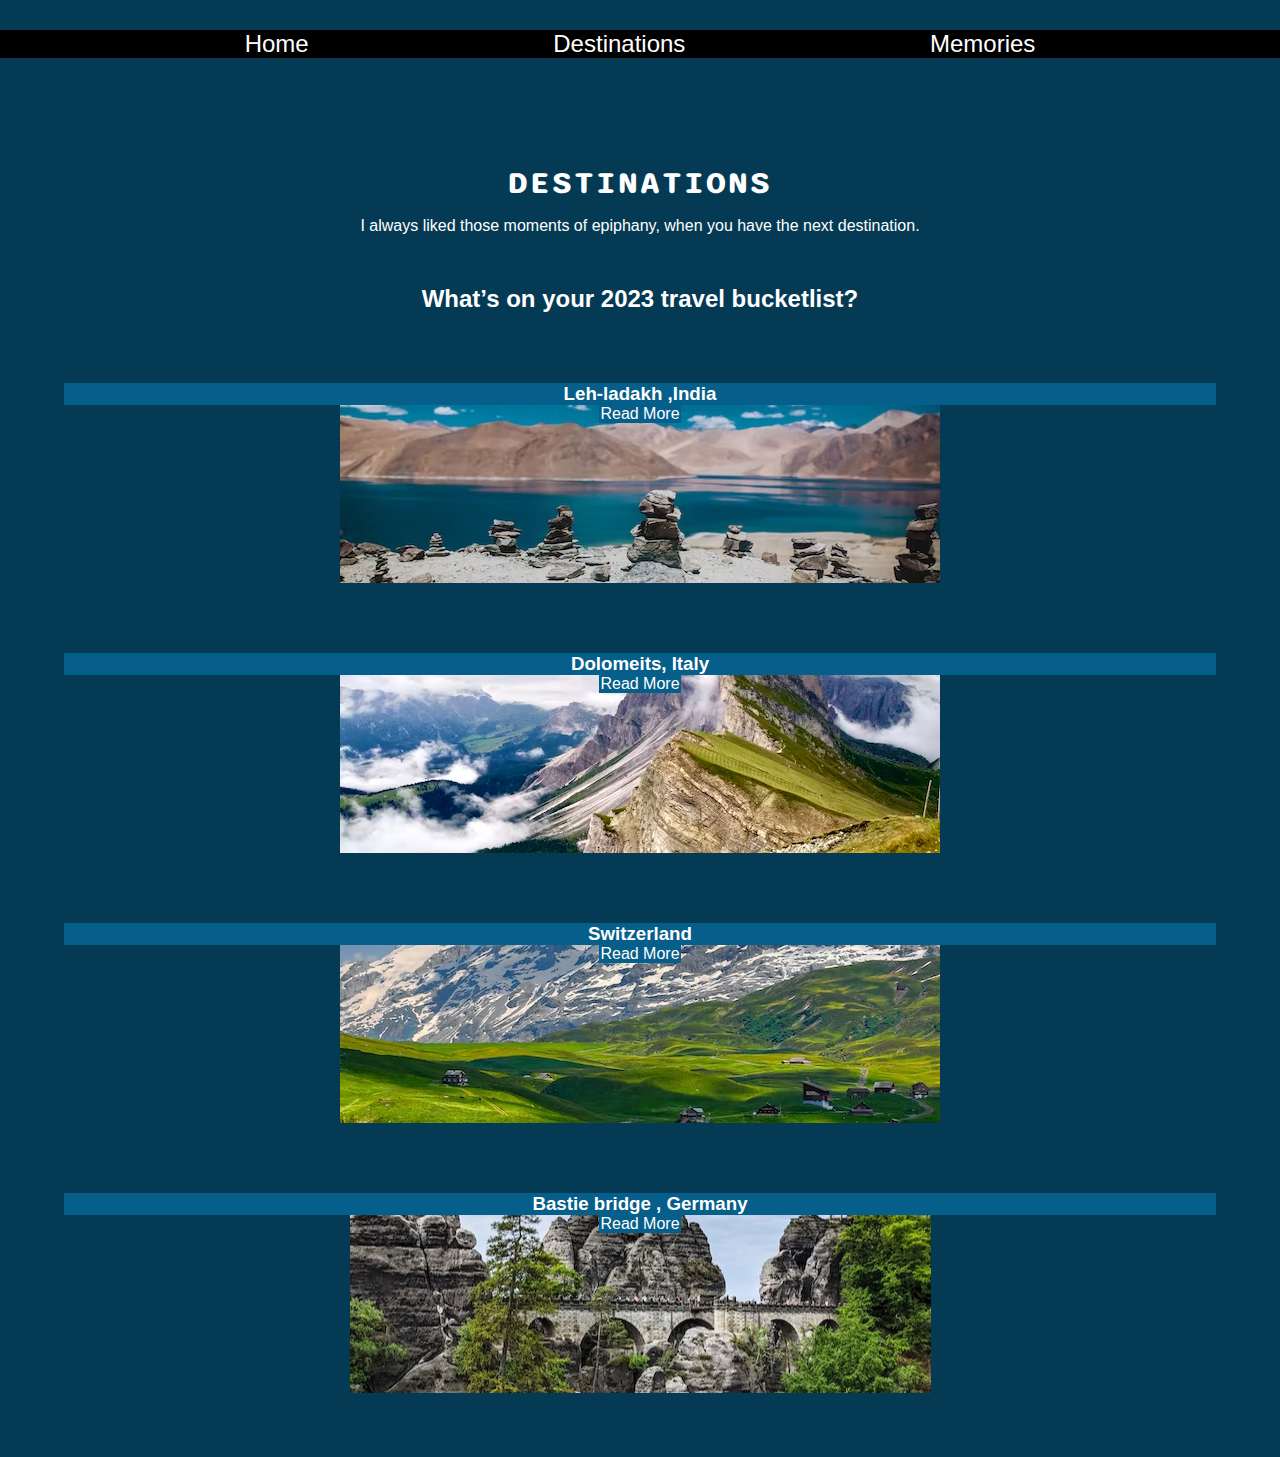
==== destinations.html @ 8189606c "give margin to heading" ====
<!DOCTYPE html>
<html lang="en">
  <head>
    <meta charset="UTF-8" />
    <meta http-equiv="X-UA-Compatible" content="IE=edge" />
    <meta name="viewport" content="width=device-width, initial-scale=1.0" />
    <title>Destinations</title>
    <link rel="stylesheet" href="style.css" />
  </head>
  <body class="desti">

    <main class="destination">
    <section>
      <nav class="main-nav">
        <a href="index.html">Home</a>
        <a href="destinations.html">Destinations</a>
        <a href="memories.html">Memories</a>
       
      </nav>
    </section>
    <section class="destination-header">
      
     <h1>Destinations</h1>
     <p>I always liked those moments of epiphany, when you have the next destination.
      </p>


      <article class="completed-container">
        
        <h2>What’s on your 2023 travel bucketlist?</h2>
        
        <div class="completed-child india">
          <h3>Leh-ladakh ,India</h3>
          <a href="">Read More</a>
        </div>
        <div class="completed-child italy">

          <h3>Dolomeits, Italy</h3>
          <a href="">Read More</a>
        </div>
        <div class="completed-child swiss">

          <h3>Switzerland</h3>
          <a href="">Read More</a>
        </div>
        <div class="completed-child germany">
              <h3>Bastie bridge , Germany</h3>
              <a href="">Read More</a>

        </div>
      
      
      
      </article>
    
    </section>
  
    
      
    

  </main>
  </body>
</html>
---- style.css ----
@import url("https://fonts.googleapis.com/css2?family=Dancing+Script&family=Sono&display=swap");

* {
  margin: 0;
  padding: 0;
  box-sizing: border-box;
}

body {
  height: 100vh;
  width: 100vw;
  font-family: Verdana, Geneva, Tahoma, sans-serif;
  color: #fff;
}

header {
  height: 100%;
  display: flex;
  justify-content: center;
  align-items: center;
  overflow: hidden;
}

.text {
  position: absolute;
  color: #fff;
  text-align: center;
}

.text p {
  padding: 2%;
  font-size: 1em;
  font-family: "Lucida Sans", "Lucida Sans Regular", "Lucida Grande",
    "Lucida Sans Unicode", Geneva, Verdana, sans-serif;
}

.text h1 {
  text-transform: uppercase;
  font-size: 2.3em;
  font-family: "Dancing Script", cursive;
  font-family: "Sono", sans-serif;
}

.button {
  text-decoration: none;
  color: black;
  background-color: #fff;
  border: 1px solid #fff;
  border-radius: 9px;
  cursor: pointer;
  display: inline-block;
  padding: 10px 30px;
  margin-top: 5px;
  text-transform: uppercase;
  letter-spacing: 5px;
  transition: 0.4s;
  font-family: Impact, Haettenschweiler, 'Arial Narrow Bold', sans-serif;
}

.button:hover {
  letter-spacing: 6px;
}
.overlay {
  position: absolute;
  height: 100%;
  width: 100%;
  background-color: #065e8a;
  mix-blend-mode: overlay;
  /* opacity: 0.2;  */
}

.social {
  position: absolute;
  list-style: none;
  position: absolute;
  bottom: 15px;
  right: 5px;
  display: flex;
  flex-direction: row;
}

.social img {
  height: 20px;
  width: 20px;
}

.social li a {
  display: inline-block;
  filter: invert(1);
  margin-right: 20px;
}

.main-nav {
  position: absolute;
  top: 30px;
  display: flex;
  width: 100%;
  justify-content: space-evenly;
}

.main-nav a {
  text-decoration: none;
  color: #fff;
  font-size: 1.2em;
  font-family: "Lucida Sans", "Lucida Sans Regular", "Lucida Grande",
    "Lucida Sans Unicode", Geneva, Verdana, sans-serif;
}


/* destination */

.desti {
  height: 100%;
  width: 100%;
  background-color: #043a54;
}

 .destination { 
    height: 100%;
    width: 100%;
   background-color: #043a54;

}

.destination .main-nav{
  background-color: black;
} 

.destination-header {
 
 position: absolute;
 top: 100px;
 text-align: center;
 width: 100%;
 padding: 5%;

}

.destination-header h1 {
  margin-bottom: 15px ;
 text-transform: uppercase;
  font-family: "Dancing Script", cursive;
  font-family: "Sono", sans-serif;
  letter-spacing: 2px;
  font-size: 2em;
}

.completed-container{
display: flex;
flex-direction: column;
gap: 30px;
margin-top: 50px;
}
.completed-child {
  height: 300px;
  margin-top: 40px;
}

.completed-child h3 {
 background-color: #065e8a;
}

.completed-child button  {
  background-color: #065e8a;

}

.completed-child a {
  text-decoration: none;
  border: 1px solid #065e8a;
  background-color: #065e8a;
  color: #fff;
}



.india {
  background-image: url("/assets/images/leh-ladakh.img");
  background-position: center;
  background-repeat: no-repeat;
  height: 200px;

}

.italy {
  background-image: url("/assets/images/dolomites.png");
  background-position: center;
  background-repeat: no-repeat;
  height: 200px;
}

.swiss {
  background-image: url("/assets/images/img1.png");
  background-position: center;
  background-repeat: no-repeat;
  height: 200px;

}

.germany {
  background-image: url("/assets/images/bastie.png");
  background-position: center;
  background-repeat: no-repeat;
  height: 200px;
}








/* Small devices (portrait tablets and large phones, 600px and up) */
@media only screen and (min-width: 600px) {

    

}

/* Medium devices (landscape tablets, 768px and up) */
@media only screen and (min-width: 768px) {
 /* main page */
    .text p {
        
        font-size: 2em;
     padding: 1%;
      }

      .text h1 {
        font-size: 4em;
      }

      .main-nav a {
        font-size: 1.5em;
      }

}

/* Large devices (laptops/desktops, 992px and up) */
@media only screen and (min-width: 992px) {
/* main page */
    .text p {
        width: 800px;
    }

}

/* Extra large devices (large laptops and desktops, 1200px and up) */
@media only screen and (min-width: 1200px) {


}
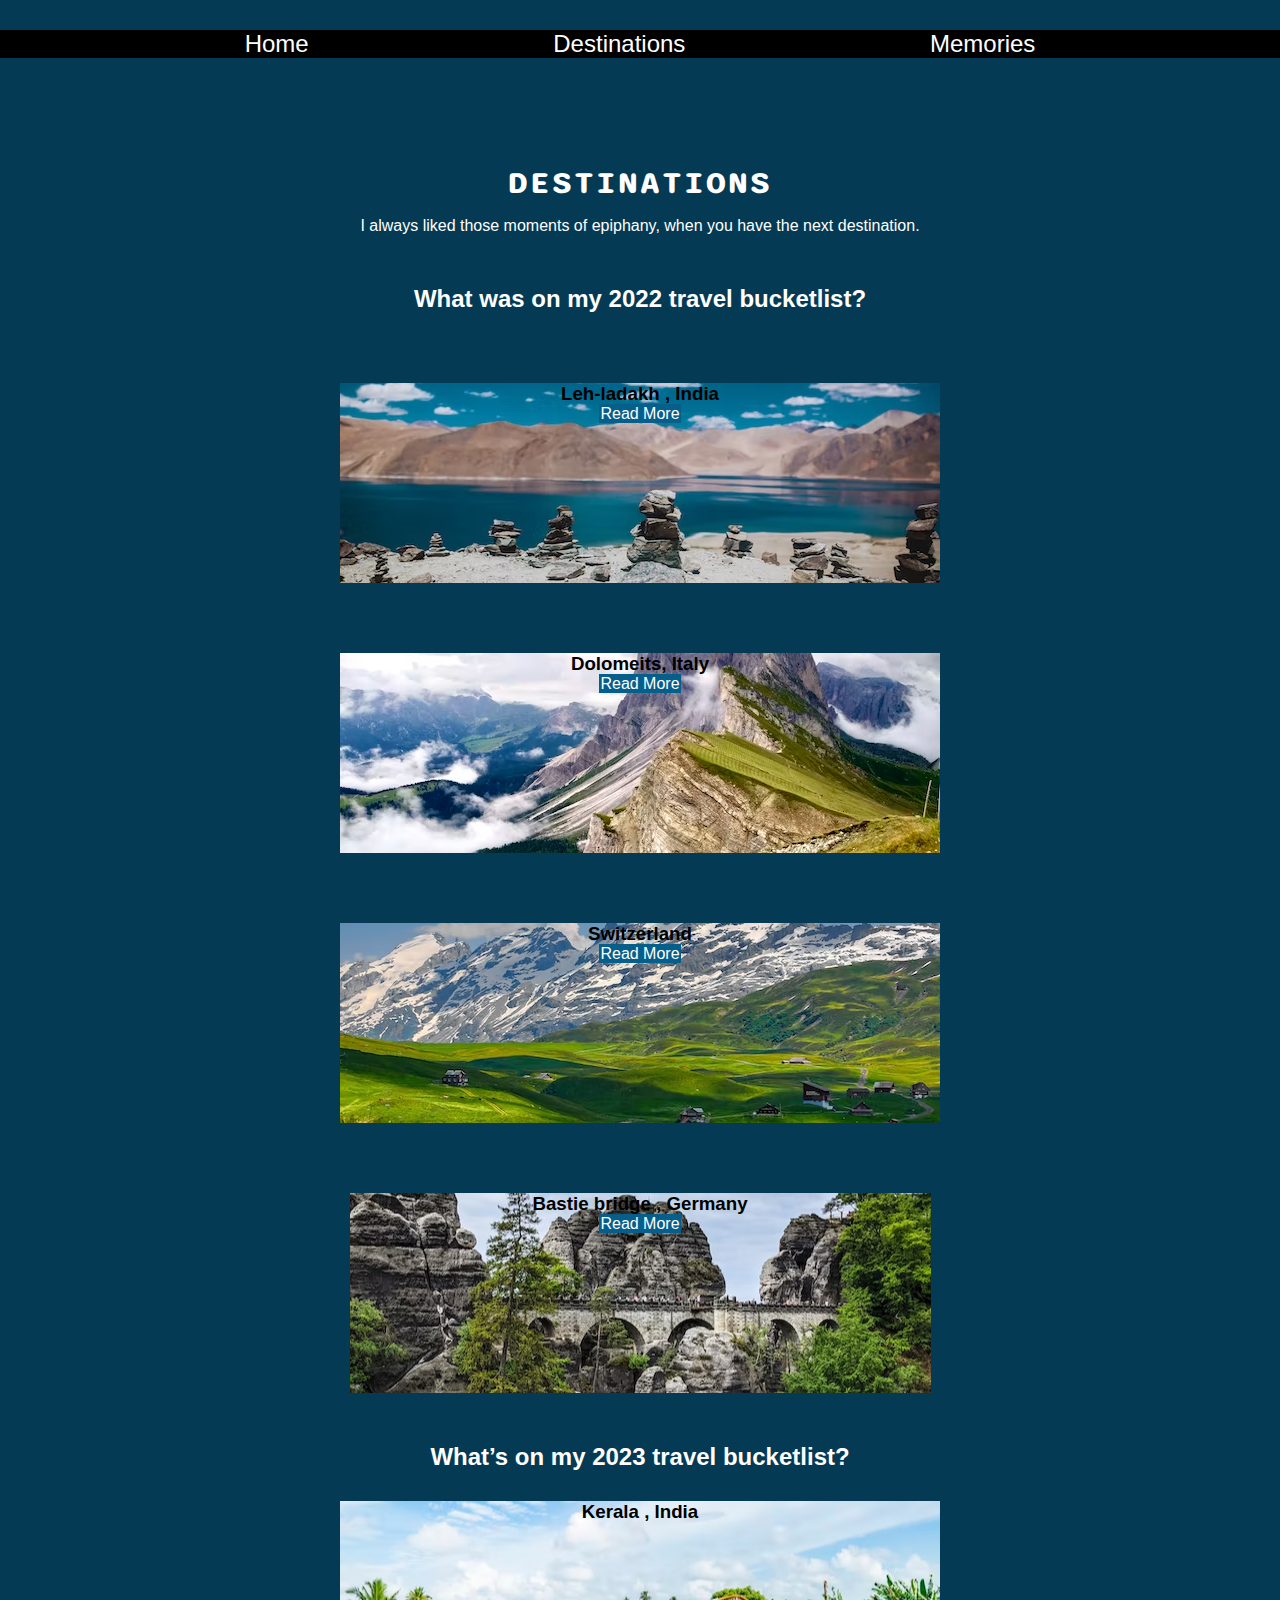
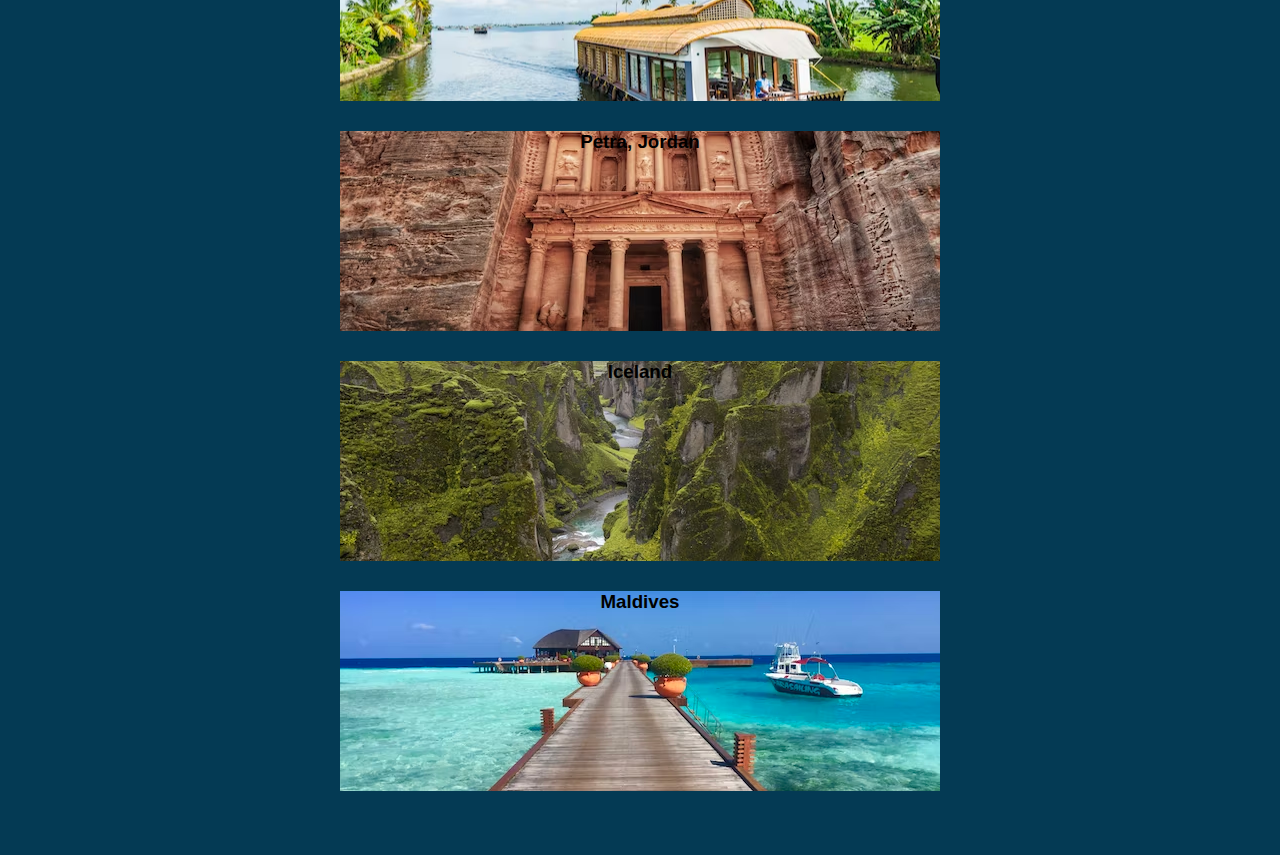
==== commit 592b91e1: "added next travel destinations" ====
--- a/destinations.html
+++ b/destinations.html
@@ -8,57 +8,65 @@
     <link rel="stylesheet" href="style.css" />
   </head>
   <body class="desti">
+    <main class="destination">
+      <section>
+        <nav class="main-nav">
+          <a href="index.html">Home</a>
+          <a href="destinations.html">Destinations</a>
+          <a href="memories.html">Memories</a>
+        </nav>
+      </section>
+      <section class="destination-header">
+        <h1>Destinations</h1>
+        <p>
+          I always liked those moments of epiphany, when you have the next
+          destination.
+        </p>
 
-    <main class="destination">
-    <section>
-      <nav class="main-nav">
-        <a href="index.html">Home</a>
-        <a href="destinations.html">Destinations</a>
-        <a href="memories.html">Memories</a>
-       
-      </nav>
-    </section>
-    <section class="destination-header">
-      
-     <h1>Destinations</h1>
-     <p>I always liked those moments of epiphany, when you have the next destination.
-      </p>
+        <article class="completed-container">
+          <h2>What was on my 2022 travel bucketlist?</h2>
+
+          <div class="completed-child india">
+            <h3>Leh-ladakh , India</h3>
+            <a href="">Read More</a>
+          </div>
+          <div class="completed-child italy">
+            <h3>Dolomeits, Italy</h3>
+            <a href="">Read More</a>
+          </div>
+          <div class="completed-child swiss">
+            <h3>Switzerland</h3>
+            <a href="">Read More</a>
+          </div>
+          <div class="completed-child germany">
+            <h3>Bastie bridge , Germany</h3>
+            <a href="">Read More</a>
+          </div>
+        </article>
 
 
-      <article class="completed-container">
-        
-        <h2>What’s on your 2023 travel bucketlist?</h2>
-        
-        <div class="completed-child india">
-          <h3>Leh-ladakh ,India</h3>
-          <a href="">Read More</a>
-        </div>
-        <div class="completed-child italy">
+        <article class="coming-container">
 
-          <h3>Dolomeits, Italy</h3>
-          <a href="">Read More</a>
-        </div>
-        <div class="completed-child swiss">
+          <h2>What’s on my 2023 travel bucketlist?</h2>
 
-          <h3>Switzerland</h3>
-          <a href="">Read More</a>
-        </div>
-        <div class="completed-child germany">
-              <h3>Bastie bridge , Germany</h3>
-              <a href="">Read More</a>
-
-        </div>
-      
-      
-      
-      </article>
-    
-    </section>
-  
-    
-      
-    
-
-  </main>
+          <div class="coming-child kerala">
+            <h3>Kerala , India</h3>
+            
+          </div>
+          <div class="coming-child jordan">
+            <h3>Petra, Jordan</h3>
+            
+          </div>
+          <div class="coming-child iceland">
+            <h3>Iceland</h3>
+            
+          </div>
+          <div class="coming-child maldives">
+            <h3>Maldives</h3>
+            
+          </div>
+        </article>
+      </section>
+    </main>
   </body>
 </html>
--- a/style.css
+++ b/style.css
@@ -157,7 +157,10 @@
 }
 
 .completed-child h3 {
- background-color: #065e8a;
+color: black;
+
+
+ 
 }
 
 .completed-child button  {
@@ -203,6 +206,45 @@
   background-repeat: no-repeat;
   height: 200px;
 }
+
+.kerala {
+  background-image: url("/assets/images/kerala.png");
+  background-position: center;
+  background-repeat: no-repeat;
+  height: 200px;
+}
+
+.jordan {
+  background-image: url("/assets/images/jordan.png");
+  background-position: center;
+  background-repeat: no-repeat;
+  height: 200px;
+}
+
+.iceland {
+  background-image: url("/assets/images/iceland.png");
+  background-position: center;
+  background-repeat: no-repeat;
+  height: 200px;
+}
+
+
+.maldives {
+  background-image: url("/assets/images/maldives.png");
+  background-position: center;
+  background-repeat: no-repeat;
+  height: 200px;
+}
+
+.coming-container{
+  display: flex;
+  flex-direction: column;
+  gap: 30px;
+  margin-top: 50px;
+  }
+  .coming-child h3{
+    color: black;
+  }
 
 
 
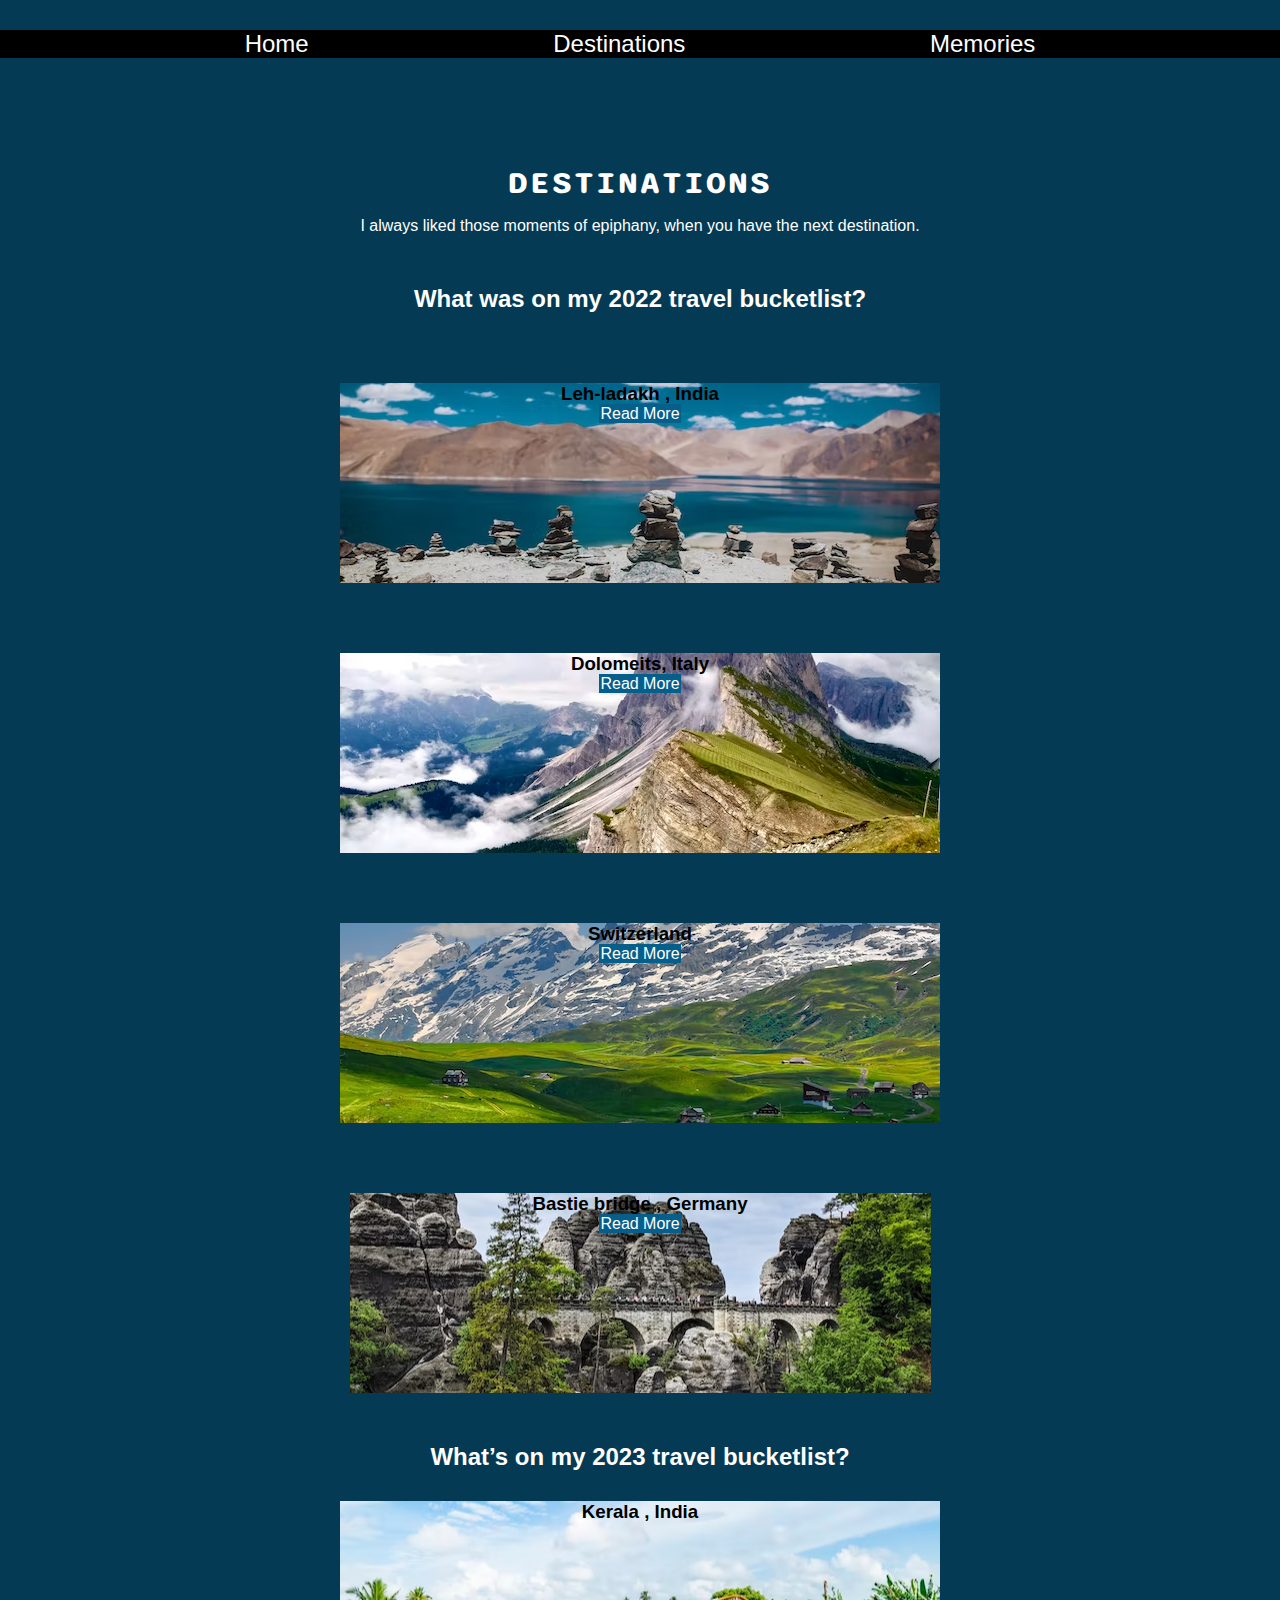
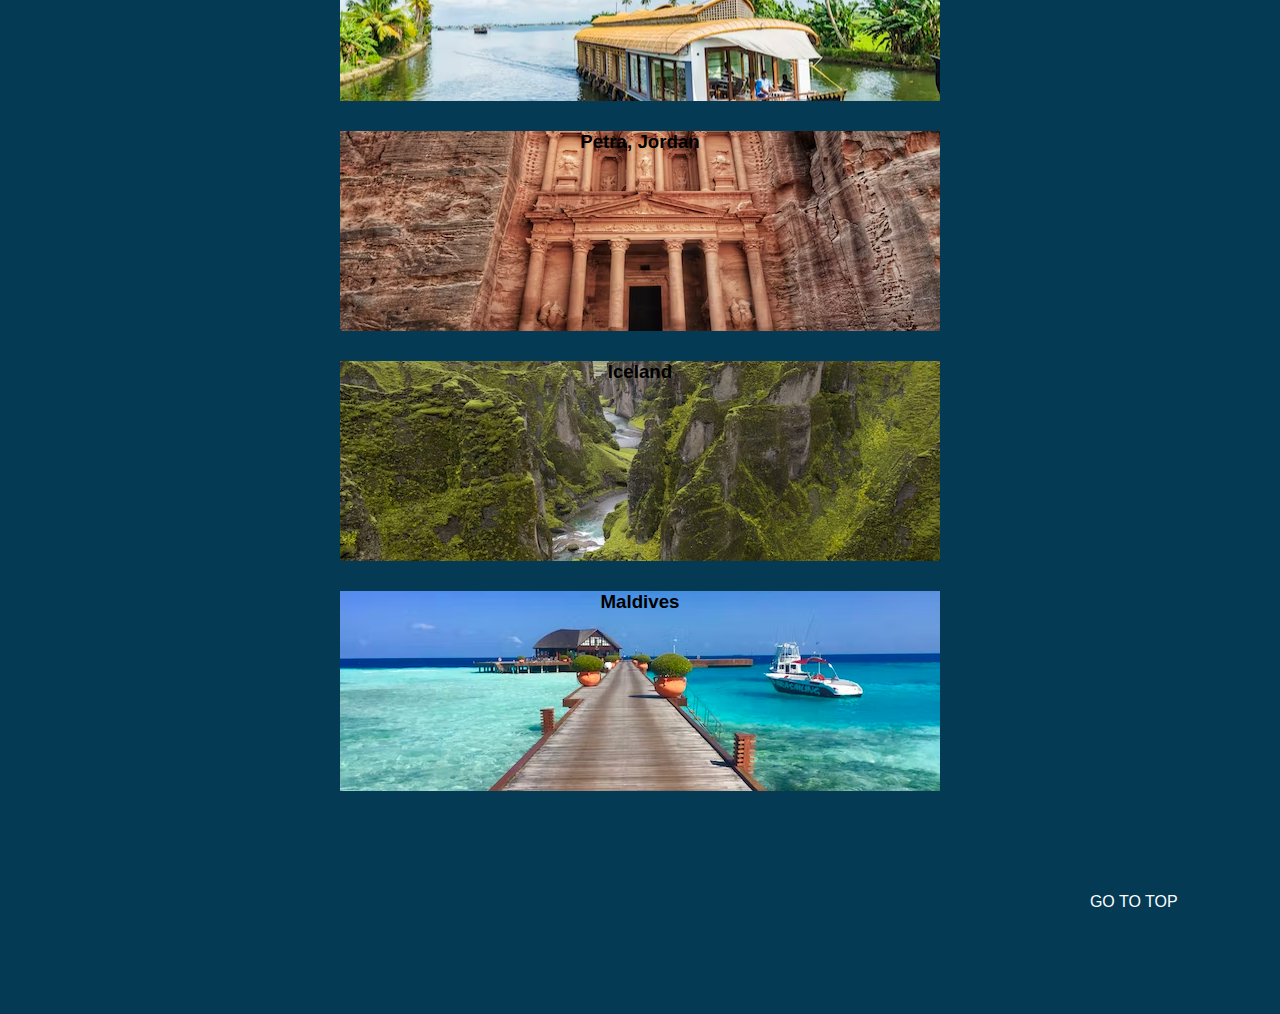
==== commit 0564f4fb: "top link created in destination.html" ====
--- a/destinations.html
+++ b/destinations.html
@@ -8,8 +8,9 @@
     <link rel="stylesheet" href="style.css" />
   </head>
   <body class="desti">
-    <main class="destination">
-      <section>
+    <main class="destination" id="destination">
+      
+      <section >
         <nav class="main-nav">
           <a href="index.html">Home</a>
           <a href="destinations.html">Destinations</a>
@@ -28,19 +29,19 @@
 
           <div class="completed-child india">
             <h3>Leh-ladakh , India</h3>
-            <a href="">Read More</a>
+            <a href="leh-ladakh.html">Read More</a>
           </div>
           <div class="completed-child italy">
             <h3>Dolomeits, Italy</h3>
-            <a href="">Read More</a>
+            <a href="dolomeits.html">Read More</a>
           </div>
           <div class="completed-child swiss">
             <h3>Switzerland</h3>
-            <a href="">Read More</a>
+            <a href="switzerland.html">Read More</a>
           </div>
           <div class="completed-child germany">
             <h3>Bastie bridge , Germany</h3>
-            <a href="">Read More</a>
+            <a href="Bastie.html">Read More</a>
           </div>
         </article>
 
@@ -66,6 +67,10 @@
             
           </div>
         </article>
+
+        <div class="top-destination">
+       <a href="#destination">GO TO TOP</a>
+      </div>
       </section>
     </main>
   </body>
--- a/style.css
+++ b/style.css
@@ -246,7 +246,18 @@
     color: black;
   }
 
-
+ .top-destination a {
+  text-decoration: none;
+  color: white;
+ }
+     
+ .top-destination {
+ position: absolute;
+padding: 8%;
+right: 0;
+
+ }
+   
 
 
 
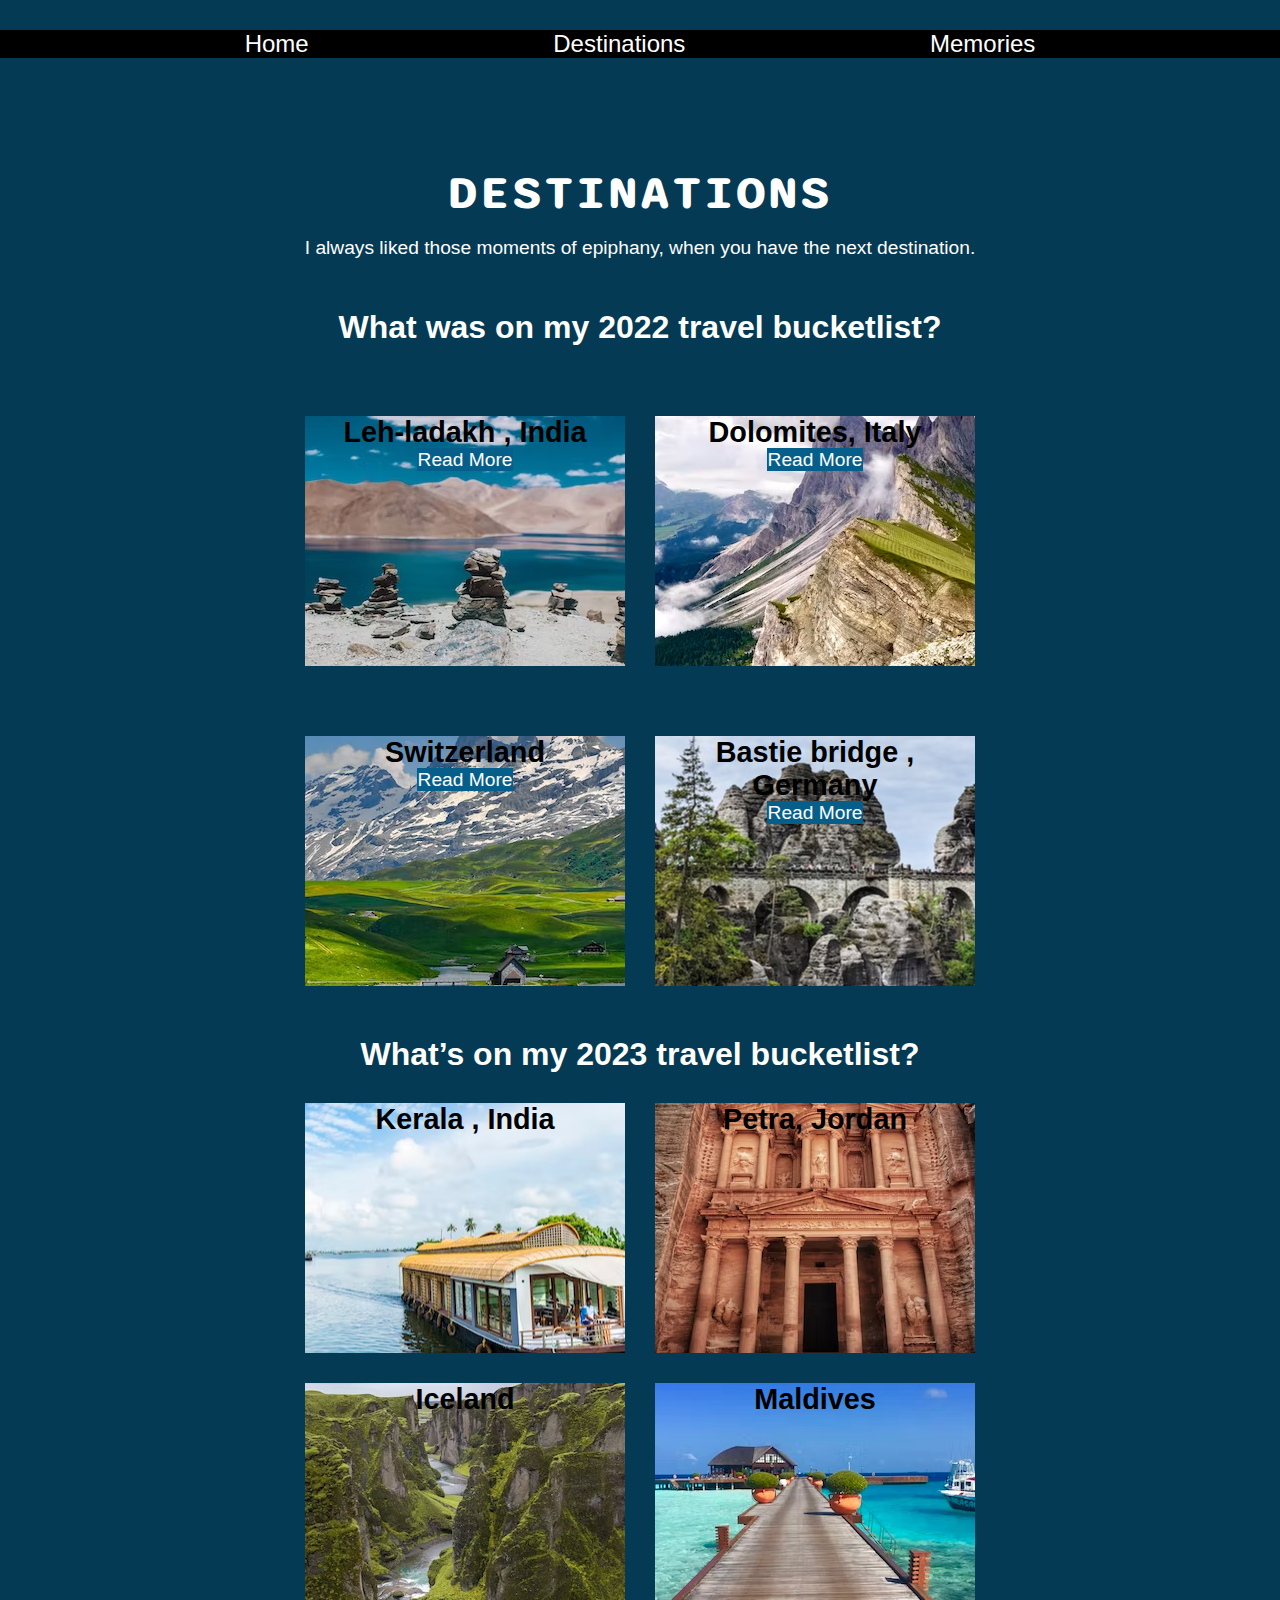
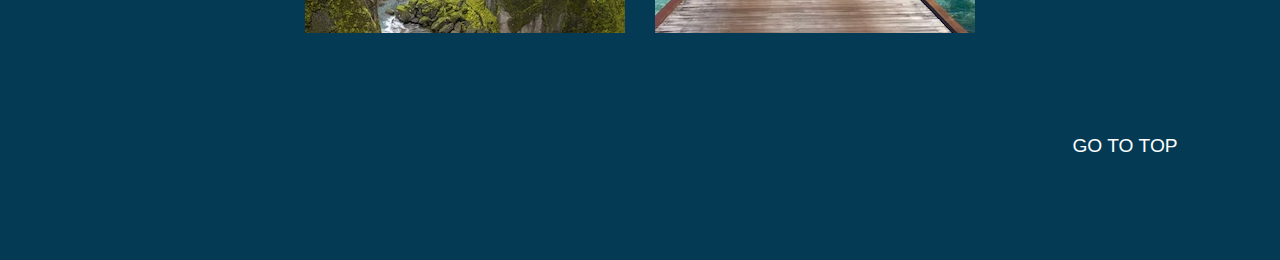
==== commit d097ed6e: "add grid to chnage image lcation in min width 768px" ====
--- a/destinations.html
+++ b/destinations.html
@@ -9,8 +9,7 @@
   </head>
   <body class="desti">
     <main class="destination" id="destination">
-      
-      <section >
+      <section>
         <nav class="main-nav">
           <a href="index.html">Home</a>
           <a href="destinations.html">Destinations</a>
@@ -27,50 +26,47 @@
         <article class="completed-container">
           <h2>What was on my 2022 travel bucketlist?</h2>
 
-          <div class="completed-child india">
-            <h3>Leh-ladakh , India</h3>
-            <a href="leh-ladakh.html">Read More</a>
-          </div>
-          <div class="completed-child italy">
-            <h3>Dolomeits, Italy</h3>
-            <a href="dolomeits.html">Read More</a>
-          </div>
-          <div class="completed-child swiss">
-            <h3>Switzerland</h3>
-            <a href="switzerland.html">Read More</a>
-          </div>
-          <div class="completed-child germany">
-            <h3>Bastie bridge , Germany</h3>
-            <a href="Bastie.html">Read More</a>
+          <div class="completed-parent">
+            <div class="completed-child india">
+              <h3>Leh-ladakh , India</h3>
+              <a href="leh-ladakh.html">Read More</a>
+            </div>
+            <div class="completed-child italy">
+              <h3>Dolomites, Italy</h3>
+              <a href="dolomeits.html">Read More</a>
+            </div>
+            <div class="completed-child swiss">
+              <h3>Switzerland</h3>
+              <a href="switzerland.html">Read More</a>
+            </div>
+            <div class="completed-child germany">
+              <h3>Bastie bridge , Germany</h3>
+              <a href="Bastie.html">Read More</a>
+            </div>
           </div>
         </article>
 
-
         <article class="coming-container">
-
           <h2>What’s on my 2023 travel bucketlist?</h2>
-
-          <div class="coming-child kerala">
-            <h3>Kerala , India</h3>
-            
-          </div>
-          <div class="coming-child jordan">
-            <h3>Petra, Jordan</h3>
-            
-          </div>
-          <div class="coming-child iceland">
-            <h3>Iceland</h3>
-            
-          </div>
-          <div class="coming-child maldives">
-            <h3>Maldives</h3>
-            
+          <div class="coming-parent">
+            <div class="coming-child kerala">
+              <h3>Kerala , India</h3>
+            </div>
+            <div class="coming-child jordan">
+              <h3>Petra, Jordan</h3>
+            </div>
+            <div class="coming-child iceland">
+              <h3>Iceland</h3>
+            </div>
+            <div class="coming-child maldives">
+              <h3>Maldives</h3>
+            </div>
           </div>
         </article>
 
         <div class="top-destination">
-       <a href="#destination">GO TO TOP</a>
-      </div>
+          <a href="#destination">GO TO TOP</a>
+        </div>
       </section>
     </main>
   </body>
--- a/style.css
+++ b/style.css
@@ -267,7 +267,62 @@
 /* Small devices (portrait tablets and large phones, 600px and up) */
 @media only screen and (min-width: 600px) {
 
+    /* destination */
+
+    .destination-header h1 {
+     
+      font-size: 3em;
+    }
     
+    .destination-header p {
+     
+      font-size: 1.2em;
+    }
+
+
+    .completed-child {
+      height: 350px;
+      width: 400px;
+    }
+
+    .completed-container {
+      display: flex;
+      align-items: center;
+    }
+   
+    .completed-child h3 {
+      font-size: 1.8em;
+    }
+
+    .completed-child a {
+      font-size: 1.2em;
+    }
+
+    .completed-container h2 {
+      font-size: 2em;
+    }
+
+    .coming-container h2 {
+      font-size: 2em;
+    }
+
+   .coming-child {
+    height: 350px;
+    width: 400px;
+   }
+
+   .coming-container{
+    display: flex;
+    align-items: center;
+   }
+
+   .coming-child h3 {
+    font-size: 1.8em;
+   }
+
+  .top-destination a {
+    font-size: 1.2em;
+  }
 
 }
 
@@ -288,6 +343,32 @@
         font-size: 1.5em;
       }
 
+
+      /* destination page */
+
+.completed-parent {
+  display: grid;
+  grid-template-columns: auto auto;
+  gap: 30px;
+  
+}
+
+.completed-child {
+  width: 320px;
+  height: 250px;
+}
+     
+.coming-parent {
+  display: grid;
+  grid-template-columns: auto auto;
+  gap: 30px;
+}
+.coming-child {
+  width: 320px;
+  height: 250px;
+}
+      
+
 }
 
 /* Large devices (laptops/desktops, 992px and up) */
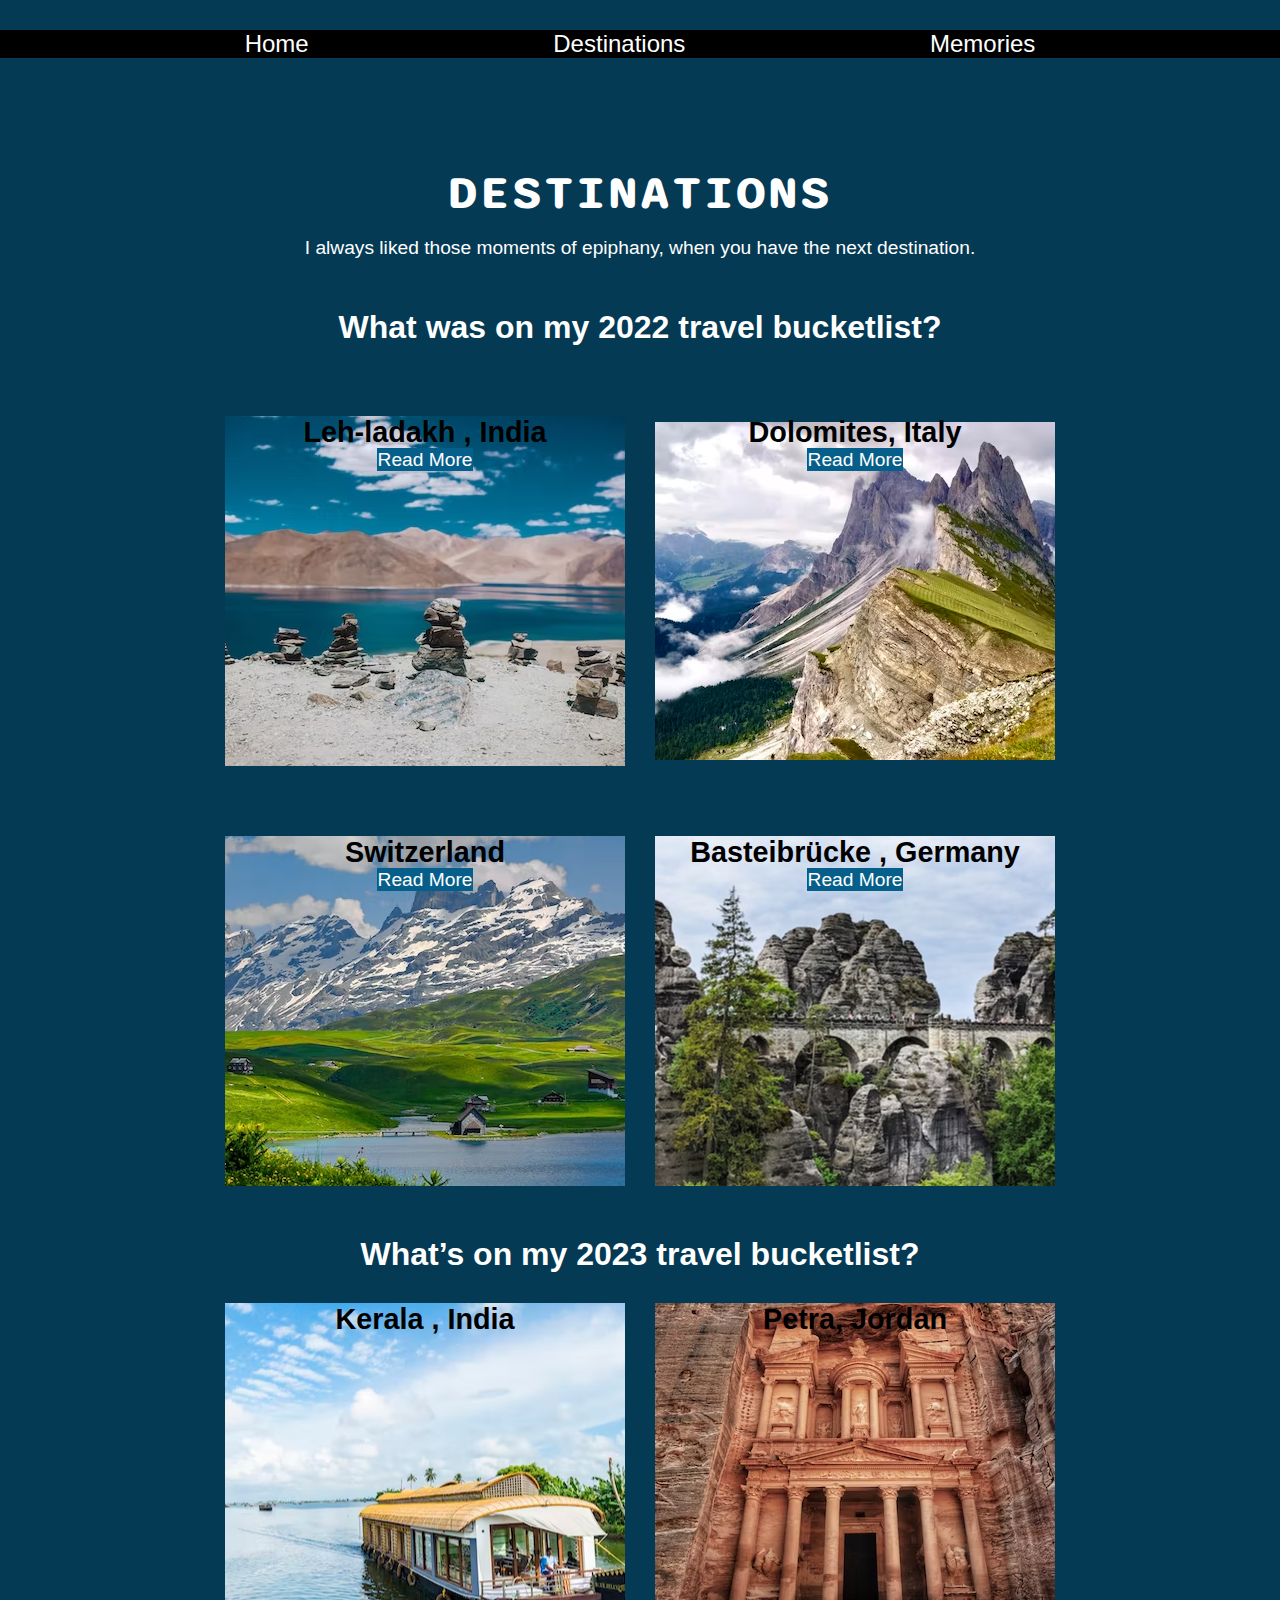
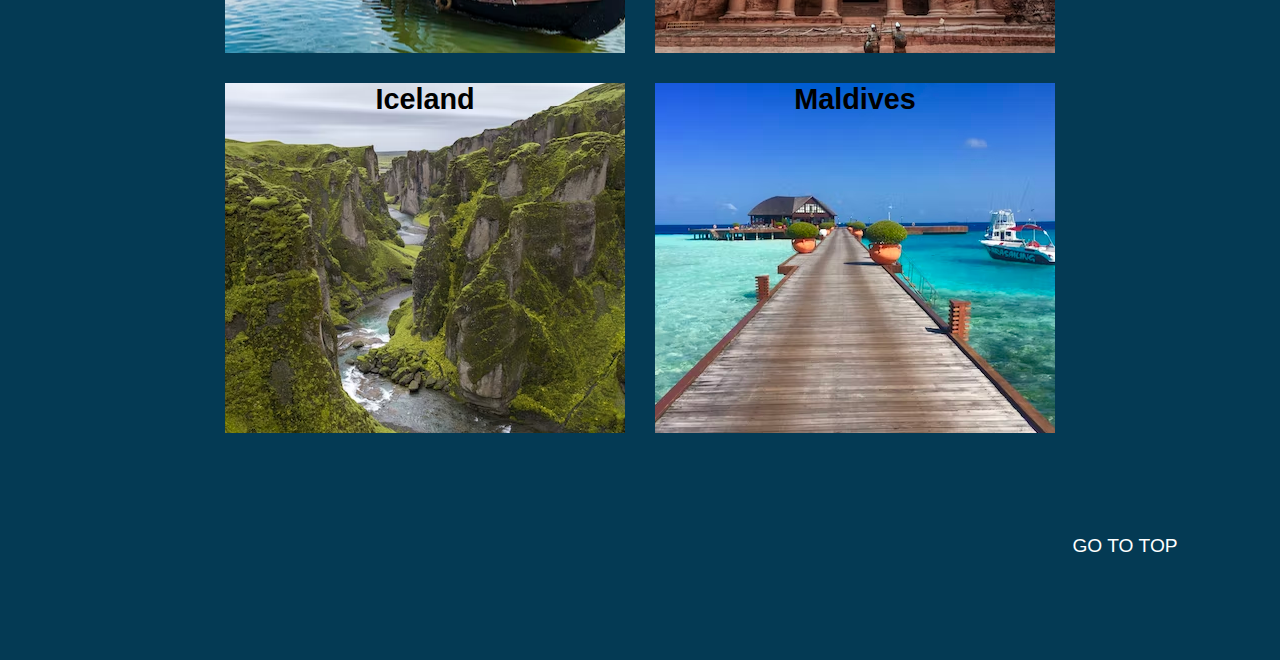
==== commit 74a04a6f: "create bastie html in responsive" ====
--- a/destinations.html
+++ b/destinations.html
@@ -40,7 +40,7 @@
               <a href="switzerland.html">Read More</a>
             </div>
             <div class="completed-child germany">
-              <h3>Bastie bridge , Germany</h3>
+              <h3>Basteibrücke , Germany</h3>
               <a href="Bastie.html">Read More</a>
             </div>
           </div>
--- a/style.css
+++ b/style.css
@@ -54,7 +54,7 @@
   text-transform: uppercase;
   letter-spacing: 5px;
   transition: 0.4s;
-  font-family: Impact, Haettenschweiler, 'Arial Narrow Bold', sans-serif;
+  font-family: Impact, Haettenschweiler, "Arial Narrow Bold", sans-serif;
 }
 
 .button:hover {
@@ -106,7 +106,6 @@
     "Lucida Sans Unicode", Geneva, Verdana, sans-serif;
 }
 
-
 /* destination */
 
 .desti {
@@ -115,41 +114,38 @@
   background-color: #043a54;
 }
 
- .destination { 
-    height: 100%;
-    width: 100%;
-   background-color: #043a54;
-
-}
-
-.destination .main-nav{
+.destination {
+  height: 100%;
+  width: 100%;
+  background-color: #043a54;
+}
+
+.destination .main-nav {
   background-color: black;
-} 
+}
 
 .destination-header {
- 
- position: absolute;
- top: 100px;
- text-align: center;
- width: 100%;
- padding: 5%;
-
+  position: absolute;
+  top: 100px;
+  text-align: center;
+  width: 100%;
+  padding: 5%;
 }
 
 .destination-header h1 {
-  margin-bottom: 15px ;
- text-transform: uppercase;
+  margin-bottom: 15px;
+  text-transform: uppercase;
   font-family: "Dancing Script", cursive;
   font-family: "Sono", sans-serif;
   letter-spacing: 2px;
   font-size: 2em;
 }
 
-.completed-container{
-display: flex;
-flex-direction: column;
-gap: 30px;
-margin-top: 50px;
+.completed-container {
+  display: flex;
+  flex-direction: column;
+  gap: 30px;
+  margin-top: 50px;
 }
 .completed-child {
   height: 300px;
@@ -157,15 +153,11 @@
 }
 
 .completed-child h3 {
-color: black;
-
-
- 
-}
-
-.completed-child button  {
+  color: black;
+}
+
+.completed-child button {
   background-color: #065e8a;
-
 }
 
 .completed-child a {
@@ -175,14 +167,11 @@
   color: #fff;
 }
 
-
-
 .india {
   background-image: url("/assets/images/leh-ladakh.img");
   background-position: center;
   background-repeat: no-repeat;
   height: 200px;
-
 }
 
 .italy {
@@ -197,7 +186,6 @@
   background-position: center;
   background-repeat: no-repeat;
   height: 200px;
-
 }
 
 .germany {
@@ -228,7 +216,6 @@
   height: 200px;
 }
 
-
 .maldives {
   background-image: url("/assets/images/maldives.png");
   background-position: center;
@@ -236,152 +223,418 @@
   height: 200px;
 }
 
-.coming-container{
+.coming-container {
   display: flex;
   flex-direction: column;
   gap: 30px;
   margin-top: 50px;
-  }
-  .coming-child h3{
-    color: black;
-  }
-
- .top-destination a {
+}
+
+.coming-child h3 {
+  color: black;
+}
+
+.top-destination a {
   text-decoration: none;
   color: white;
- }
-     
- .top-destination {
- position: absolute;
-padding: 8%;
-right: 0;
-
- }
-   
-
-
-
-
+}
+
+.top-destination {
+  position: absolute;
+  padding: 8%;
+  right: 0;
+}
+
+/* Leh-ladakh page */
+
+.leh-ladakh {
+  background-color: #065e8a;
+}
+
+.leh-main nav {
+  background-color: black;
+}
+
+.hero-image {
+  background-image: linear-gradient(
+      rgba(6, 5, 5, 0.5),
+      rgba(48, 45, 45, 0.5)
+    ),
+    url("/assets/images/leh.png");
+  height: 50%;
+  width: 100%;
+  background-position: center;
+  background-repeat: no-repeat;
+  position: absolute;
+  margin-top: 100px;
+  display: flex;
+  align-items: center;
+  justify-content: center;
+  background-size: cover;
+  background-attachment: fixed;
+}
+
+.hero-text {
+  text-align: center;
+  padding: 5%;
+}
+
+.leh-travelguide {
+  position: absolute;
+  margin-top: 520px;
+  width: 350px;
+  padding: 2%;
+}
+
+.leh-travelguide h2 {
+  color: black;
+  font-family: cursive;
+}
+
+.quick-facts {
+  margin-top: 80px;
+}
+
+.quick-facts h2 {
+  margin-bottom: 30px;
+}
+
+.parent-fact {
+  display: grid;
+  grid-template-columns: auto auto;
+  gap: 20px;
+  /* width: 100%; */
+}
+.child-fact {
+  width: 50px;
+  height: 120px;
+}
+
+.child-fact h3 {
+  font-family: cursive;
+}
+
+.child-fact p {
+  color: rgb(171, 170, 170);
+}
+
+.leh-travelguide a {
+  color: rgb(230, 152, 7);
+  text-decoration: none;
+}
+
+.safety {
+  margin-top: 30px;
+  margin-bottom: 30px;
+}
+
+.budget {
+  margin-bottom: 30px;
+}
+
+.leh-personal-info img {
+  height: 300px;
+  width: 300px;
+  border: 1px solid black;
+  border-radius: 200px;
+}
+
+.about-me {
+  margin-bottom: 30px;
+}
+
+.leh-social{
+  margin-top: 30px;
+  margin-bottom: 30px;
+}
+
+.leh-social h2 {
+  
+  margin-bottom: 10px;
+}
+
+.parent-social {
+  display: grid;
+  grid-template-columns: auto auto;
+  
+}
+
+/* dolomeits */
+
+.hero-image-dolomeits {
+  background-image: linear-gradient(
+    rgba(6, 5, 5, 0.5),
+    rgba(48, 45, 45, 0.5)
+  ),
+  url("/assets/images/dolomites1.png");
+height: 50%;
+width: 100%;
+background-position: center;
+background-repeat: no-repeat;
+position: absolute;
+margin-top: 100px;
+display: flex;
+align-items: center;
+justify-content: center;
+background-size: cover;
+background-attachment: fixed;
+
+}
+
+/* switzerland */
+
+.hero-image-swiss {
+  background-image: linear-gradient(
+    rgba(6, 5, 5, 0.5),
+    rgba(48, 45, 45, 0.5)
+  ),
+  url("/assets/images/swiss1.img");
+height: 50%;
+width: 100%;
+background-position: center;
+background-repeat: no-repeat;
+position: absolute;
+margin-top: 100px;
+display: flex;
+align-items: center;
+justify-content: center;
+background-size: cover;
+background-attachment: fixed;
+
+}
+
+
+/* bastie bridge */
+
+.hero-image-bastie { background-image: linear-gradient(
+  rgba(6, 5, 5, 0.5),
+  rgba(48, 45, 45, 0.5)
+),
+url("/assets/images/bastie1.png");
+height: 50%;
+width: 100%;
+background-position: center;
+background-repeat: no-repeat;
+position: absolute;
+margin-top: 100px;
+display: flex;
+align-items: center;
+justify-content: center;
+background-size: cover;
+background-attachment: fixed;}
 
 
 /* Small devices (portrait tablets and large phones, 600px and up) */
 @media only screen and (min-width: 600px) {
-
-    /* destination */
-
-    .destination-header h1 {
-     
-      font-size: 3em;
-    }
-    
-    .destination-header p {
-     
-      font-size: 1.2em;
-    }
-
-
-    .completed-child {
-      height: 350px;
-      width: 400px;
-    }
-
-    .completed-container {
-      display: flex;
-      align-items: center;
-    }
-   
-    .completed-child h3 {
-      font-size: 1.8em;
-    }
-
-    .completed-child a {
-      font-size: 1.2em;
-    }
-
-    .completed-container h2 {
-      font-size: 2em;
-    }
-
-    .coming-container h2 {
-      font-size: 2em;
-    }
-
-   .coming-child {
+  /* destination */
+
+  .destination-header h1 {
+    font-size: 3em;
+  }
+
+  .destination-header p {
+    font-size: 1.2em;
+  }
+
+  .completed-child {
     height: 350px;
     width: 400px;
-   }
-
-   .coming-container{
+  }
+
+  .completed-container {
     display: flex;
     align-items: center;
-   }
-
-   .coming-child h3 {
+  }
+
+  .completed-child h3 {
     font-size: 1.8em;
-   }
+  }
+
+  .completed-child a {
+    font-size: 1.2em;
+  }
+
+  .completed-container h2 {
+    font-size: 2em;
+  }
+
+  .coming-container h2 {
+    font-size: 2em;
+  }
+
+  .coming-child {
+    height: 350px;
+    width: 400px;
+  }
+
+  .coming-container {
+    display: flex;
+    align-items: center;
+  }
+
+  .coming-child h3 {
+    font-size: 1.8em;
+  }
 
   .top-destination a {
     font-size: 1.2em;
-  }
+    cursor: pointer;
+  }
+
+/* leh-ladakh page */
+
+.hero-text {
+ font-size: 1.3em;
+}
+
+.leh-info{
+  width: 600px;
+}
+
+.about-me {
+  width: 600px;
+}
+
 
 }
 
 /* Medium devices (landscape tablets, 768px and up) */
 @media only screen and (min-width: 768px) {
- /* main page */
-    .text p {
-        
-        font-size: 2em;
-     padding: 1%;
-      }
-
-      .text h1 {
-        font-size: 4em;
-      }
-
-      .main-nav a {
-        font-size: 1.5em;
-      }
-
-
-      /* destination page */
-
-.completed-parent {
-  display: grid;
-  grid-template-columns: auto auto;
-  gap: 30px;
+  /* main page */
+  .text p {
+    font-size: 2em;
+    padding: 1%;
+  }
+
+  .text h1 {
+    font-size: 4em;
+  }
+
+  .main-nav a {
+    font-size: 1.5em;
+  }
+
+  /* destination page */
+
+  .completed-parent {
+    display: grid;
+    grid-template-columns: auto auto;
+    gap: 30px;
+  }
+
+  .completed-child {
+    width: 320px;
+    height: 250px;
+  }
+
+  .coming-parent {
+    display: grid;
+    grid-template-columns: auto auto;
+    gap: 30px;
+  }
+  .coming-child {
+    width: 320px;
+    height: 250px;
+  }
+
+  /* leh-ladakh page */
+
+  .leh-info{
+    width: 800px;
+  }
   
-}
-
-.completed-child {
-  width: 320px;
-  height: 250px;
-}
-     
-.coming-parent {
-  display: grid;
-  grid-template-columns: auto auto;
-  gap: 30px;
-}
-.coming-child {
-  width: 320px;
-  height: 250px;
-}
-      
+  .about-me {
+    width: 800px;
+  }
 
 }
 
 /* Large devices (laptops/desktops, 992px and up) */
 @media only screen and (min-width: 992px) {
-/* main page */
-    .text p {
-        width: 800px;
-    }
-
-}
+  /* main page */
+  .text p {
+    width: 800px;
+  }
+
+  /* destination page */
+
+  .completed-child {
+    width: 400px;
+    height: 350px;
+  }
+
+  .coming-child {
+    width: 400px;
+    height: 350px;
+  }
+
+
+  /* leh-ladakh page */
+
+
+
+  .hero-image {
+  height: 80%;
+  } 
+
+  .hero-text {
+   font-size: 1.8em;
+  }
+
+ .leh-travelguide {
+  display: grid;
+  grid-template-columns: 600px auto;
+  gap: 150px;
+ 
+
+ }
+
+ .overview {
+  width: 550px;
+  margin-top: 100px;
+ }
+
+ .about-me {
+  width: 300px;
+  margin-top: 120px;
+ }
+
+ .parent-fact {
+  grid-template-columns: auto auto auto;
+  gap: 15px;
+  margin-bottom: 40px;
+ 
+ }
+
+ /* dolomeits */
+ .hero-image-dolomeits {
+  height: 80%;
+ } 
+
+
+ /* swiss */
+ .hero-image-swiss {
+  height: 80%;
+ }
+
+ /* bastie */
+
+ .hero-image-bastie{
+  height: 80%;
+ }
+}
+
+
 
 /* Extra large devices (large laptops and desktops, 1200px and up) */
 @media only screen and (min-width: 1200px) {
 
-
-}+  .leh-info {
+    width: 900px;
+    margin-top: 120px;
+   }
+  
+   .leh-personal-info {
+    margin-top: 120px;
+   }
+}
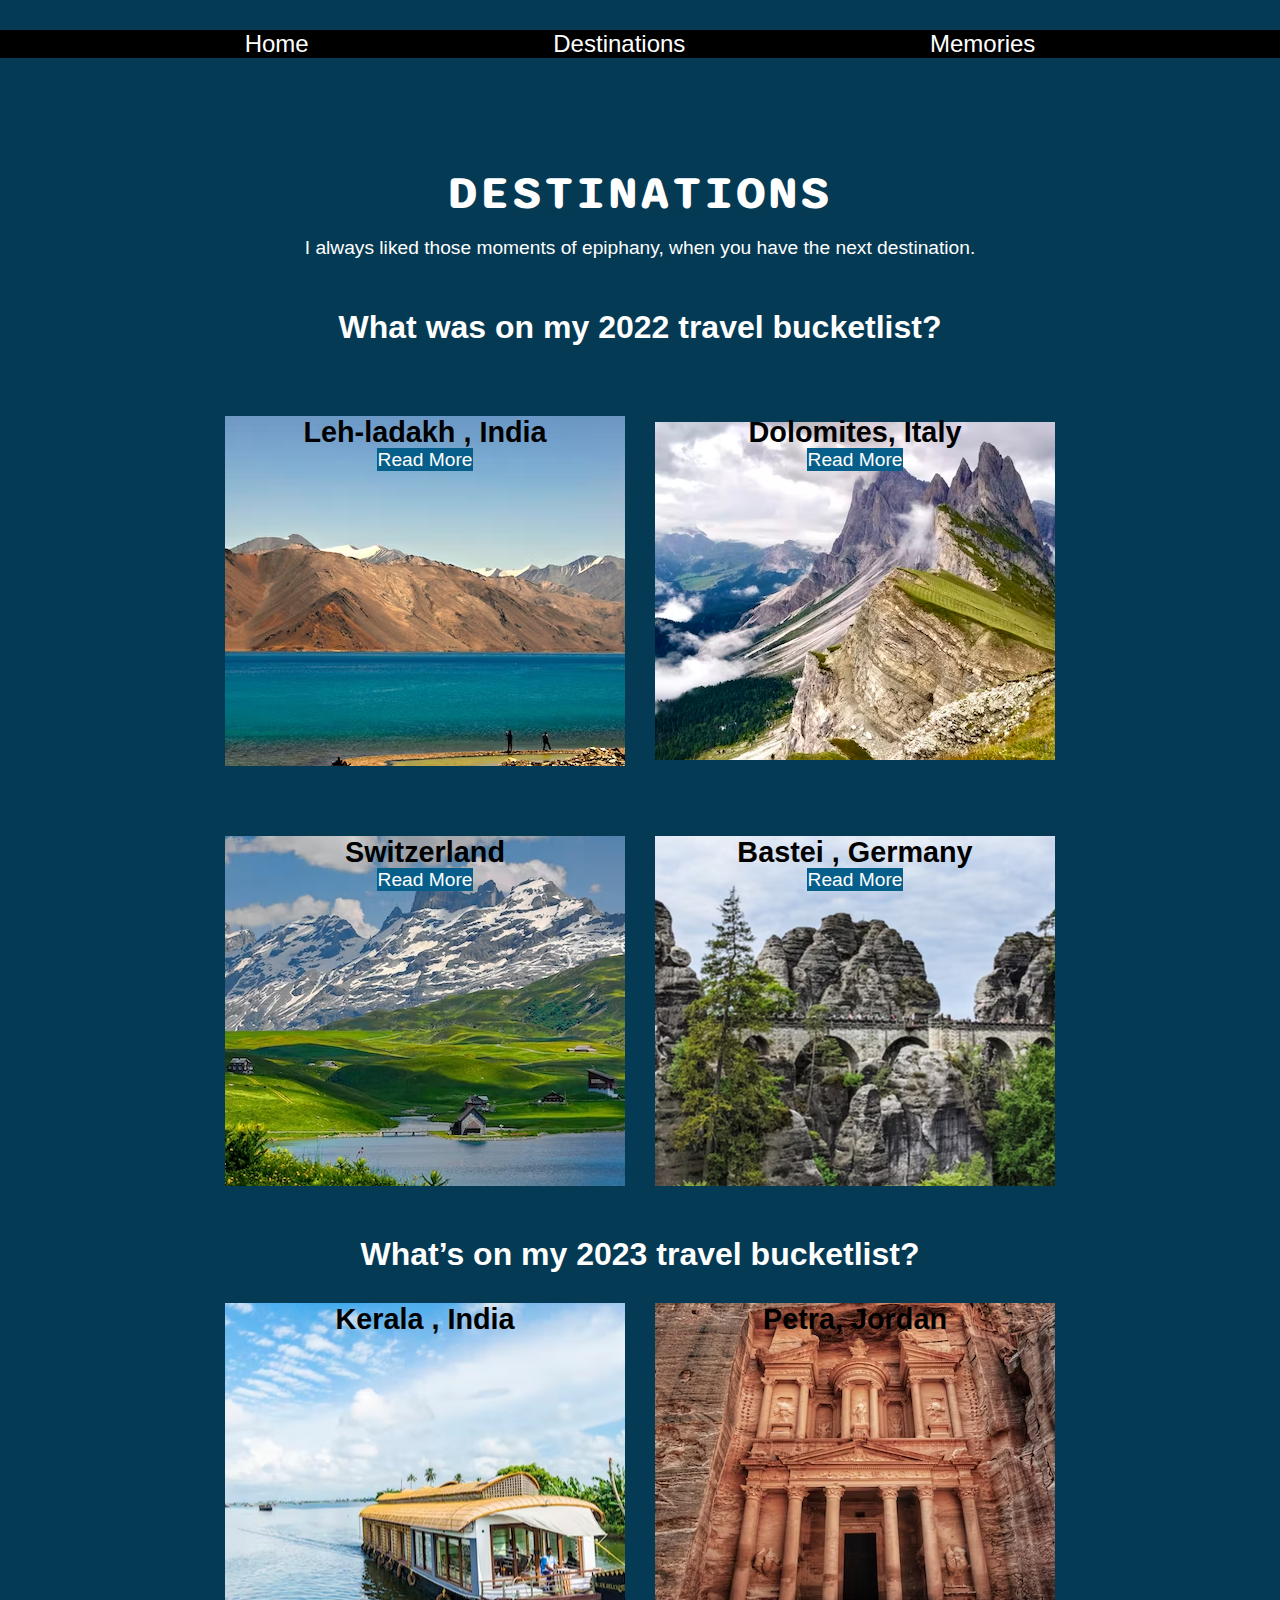
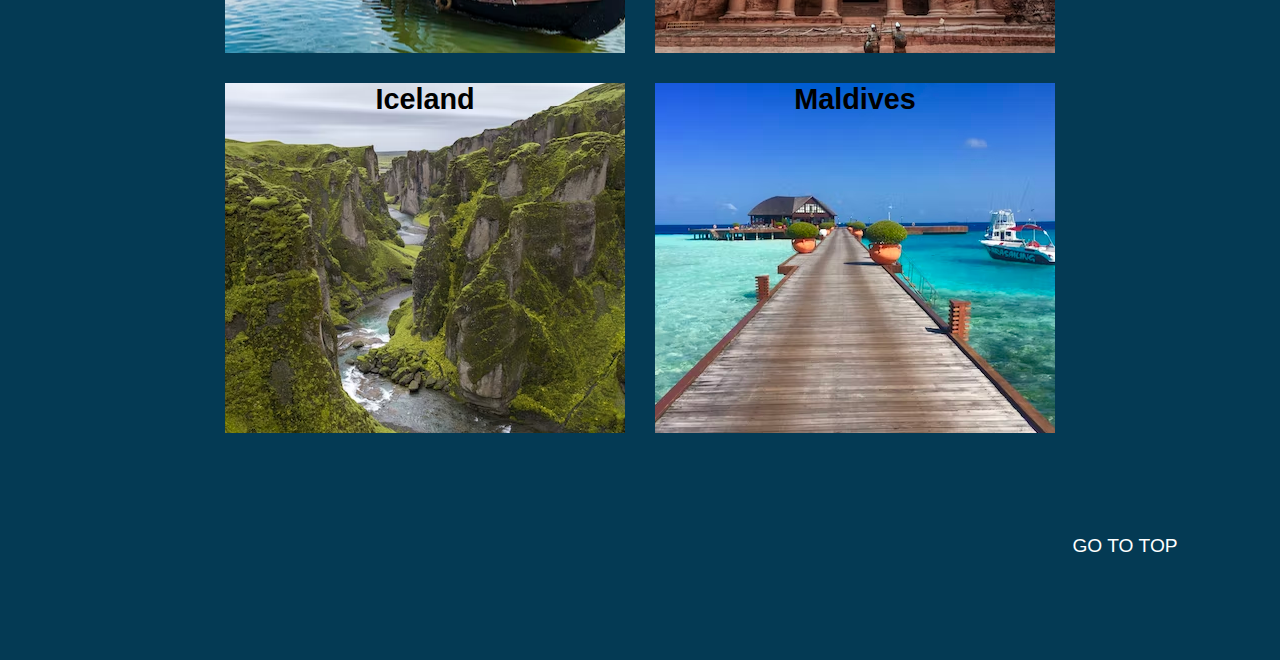
==== commit d94afe77: "add more photos and add top link" ====
--- a/destinations.html
+++ b/destinations.html
@@ -40,7 +40,7 @@
               <a href="switzerland.html">Read More</a>
             </div>
             <div class="completed-child germany">
-              <h3>Basteibrücke , Germany</h3>
+              <h3>Bastei , Germany</h3>
               <a href="Bastie.html">Read More</a>
             </div>
           </div>
--- a/style.css
+++ b/style.css
@@ -168,7 +168,7 @@
 }
 
 .india {
-  background-image: url("/assets/images/leh-ladakh.img");
+  background-image: url("/assets/images/lehladakh.png");
   background-position: center;
   background-repeat: no-repeat;
   height: 200px;
@@ -424,6 +424,82 @@
 background-attachment: fixed;}
 
 
+
+/* memoriies html */
+.memories a {
+color: white;
+}
+
+.memories nav {
+  background-color: black;
+}
+
+.memories {
+  background-color: #065e8a;
+  height: 100%;
+  width: 100%;
+}
+
+
+.hero-image-memories {
+  background-image: linear-gradient(
+      rgba(16, 14, 14, 0.5),
+      rgba(45, 43, 43, 0.5)
+    ),
+    url("/assets/images/memories.png");
+  height: 50%;
+  width: 100%;
+  background-position: center;
+  background-repeat: no-repeat;
+  position: absolute;
+  margin-top: 100px;
+  display: flex;
+  align-items: center;
+  justify-content: center;
+  background-size: cover;
+  background-attachment: fixed;
+}
+
+.hero-image-memories h2 {
+  font size: 5em;
+}
+
+.photos {
+ position: absolute;
+  margin-top: 520px;
+}
+
+.leh-photos-parent {
+  display: flex;
+  flex-direction: column;
+ 
+
+}
+
+.photos-child {
+padding: 10%;
+}
+.photos-child img {
+  height: 300px;
+  width: 300px;
+ 
+}
+
+
+.top-photos a {
+  text-decoration: none;
+  color: white;
+}
+
+.top-photos {
+  position: absolute;
+
+  right: 0;
+  margin-bottom: 40px;
+}
+
+
+
 /* Small devices (portrait tablets and large phones, 600px and up) */
 @media only screen and (min-width: 600px) {
   /* destination */
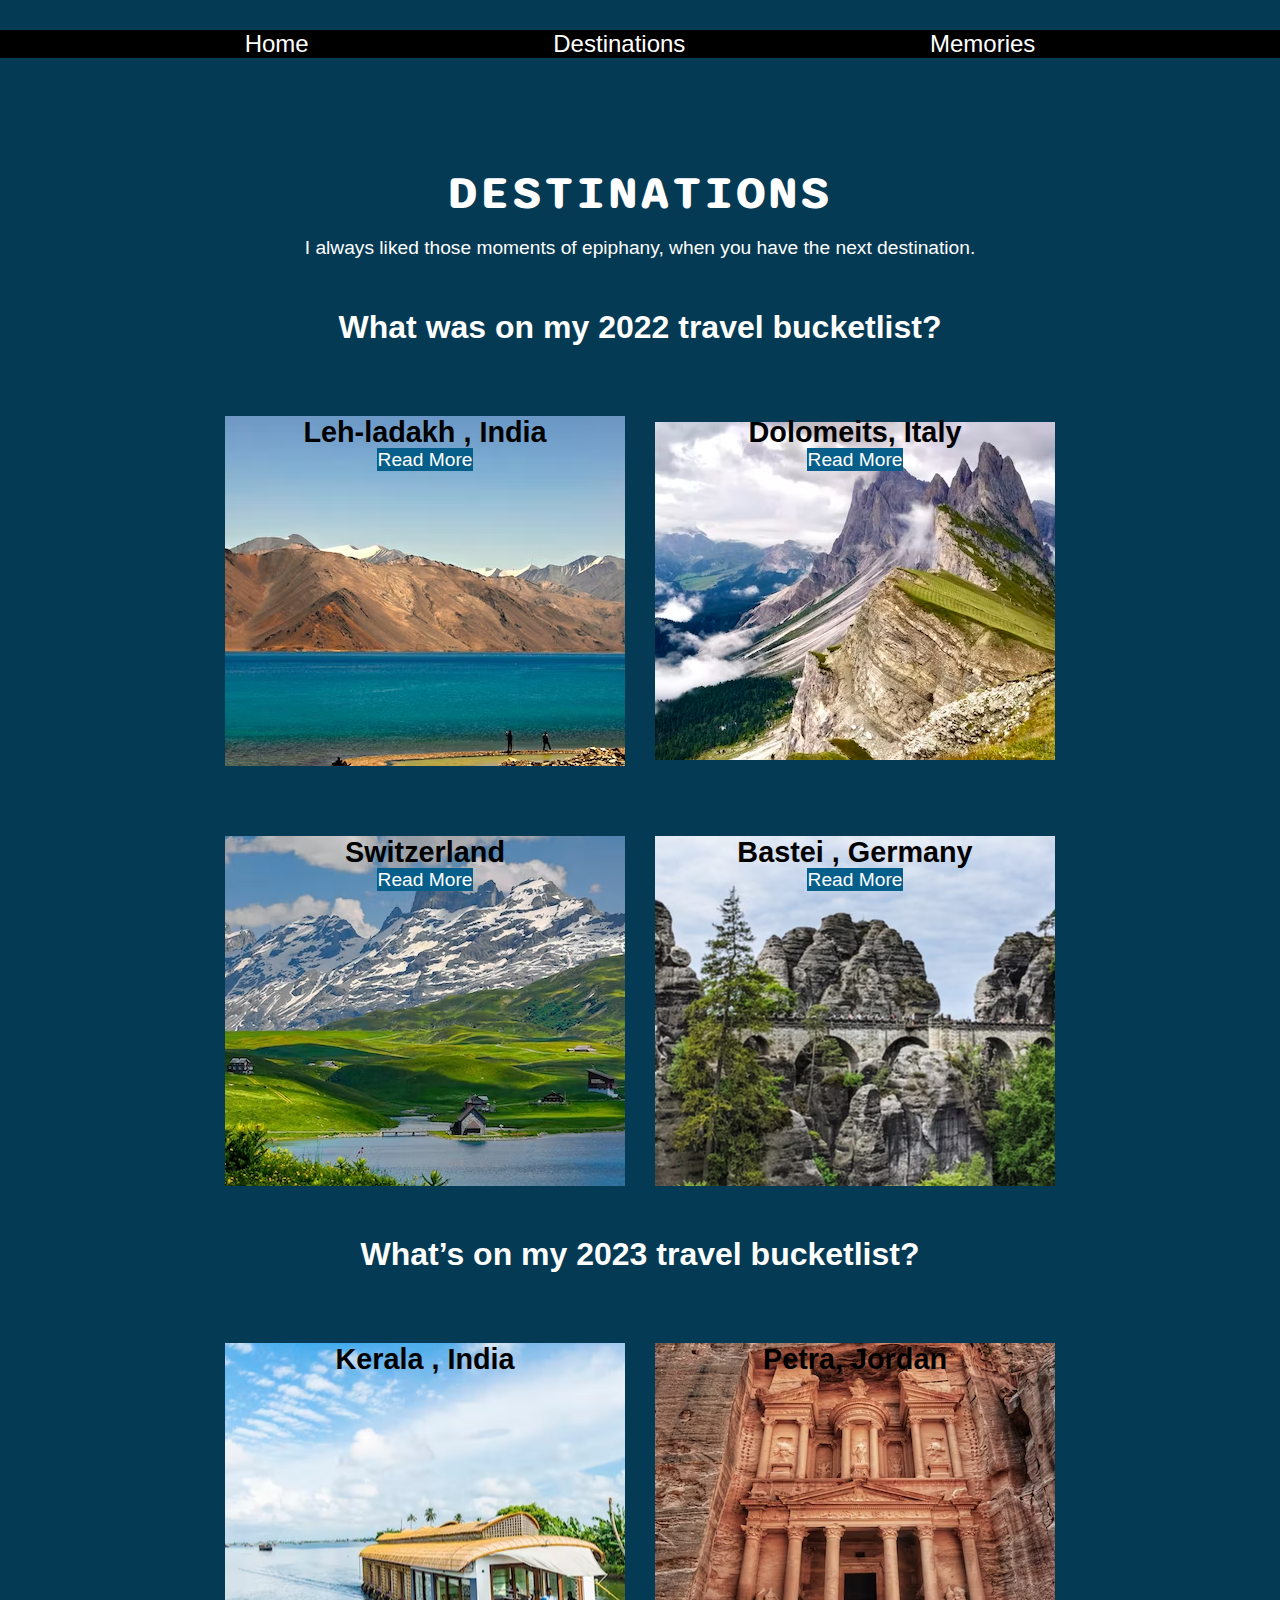
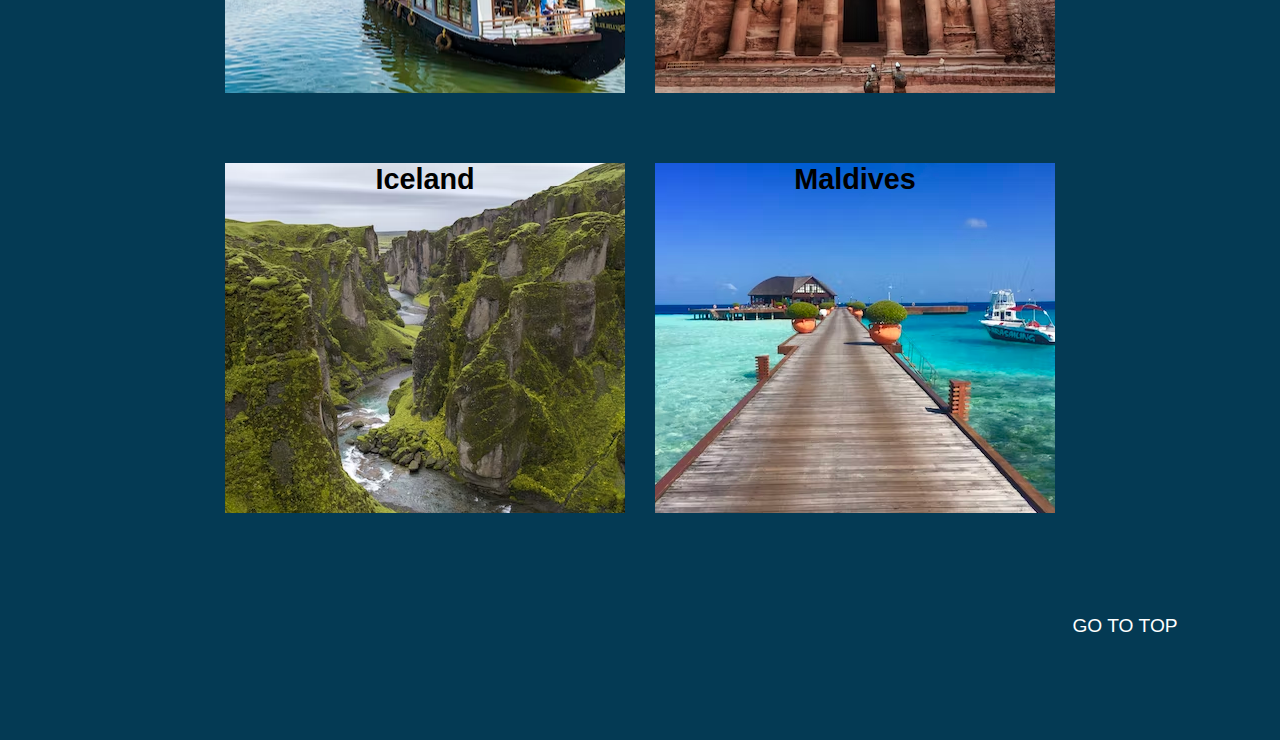
==== commit 77fe29a2: "hover effect to images in memories" ====
--- a/destinations.html
+++ b/destinations.html
@@ -32,7 +32,7 @@
               <a href="leh-ladakh.html">Read More</a>
             </div>
             <div class="completed-child italy">
-              <h3>Dolomites, Italy</h3>
+              <h3>Dolomeits, Italy</h3>
               <a href="dolomeits.html">Read More</a>
             </div>
             <div class="completed-child swiss">
--- a/style.css
+++ b/style.css
@@ -223,11 +223,15 @@
   height: 200px;
 }
 
-.coming-container {
+.coming-container{
   display: flex;
   flex-direction: column;
   gap: 30px;
   margin-top: 50px;
+}
+.coming-child {
+  height: 300px;
+  margin-top: 40px;
 }
 
 .coming-child h3 {
@@ -440,6 +444,18 @@
   width: 100%;
 }
 
+.photos-child img {
+  border: 1px solid;
+  border-radius: 20px;
+  transition: .2s;
+}
+
+.photos-child img:hover {
+  -ms-transform: scale(1.5);
+  -webkit-transform: scale(1.5); 
+  transform: scale(1.5); 
+}
+
 
 .hero-image-memories {
   background-image: linear-gradient(
@@ -572,6 +588,15 @@
 }
 
 
+/* memories */
+
+
+.leh-photos-parent {
+ display: grid;
+ grid-template-columns: auto auto;
+ gap: 15px;
+}
+
 }
 
 /* Medium devices (landscape tablets, 768px and up) */
@@ -623,6 +648,15 @@
     width: 800px;
   }
 
+
+  /* memories */
+
+  .photos-child {
+    width: 400px;
+  }
+
+ 
+
 }
 
 /* Large devices (laptops/desktops, 992px and up) */
@@ -698,6 +732,26 @@
  .hero-image-bastie{
   height: 80%;
  }
+
+
+ /* memories */
+
+.hero-image-memories {
+  height: 80%;
+}
+
+ .leh-photos-parent {
+  grid-template-columns: auto auto auto;
+  margin-top: 40px;
+ }
+
+ .photos-child {
+  width: 350px;
+ }
+
+
+ 
+
 }
 
 
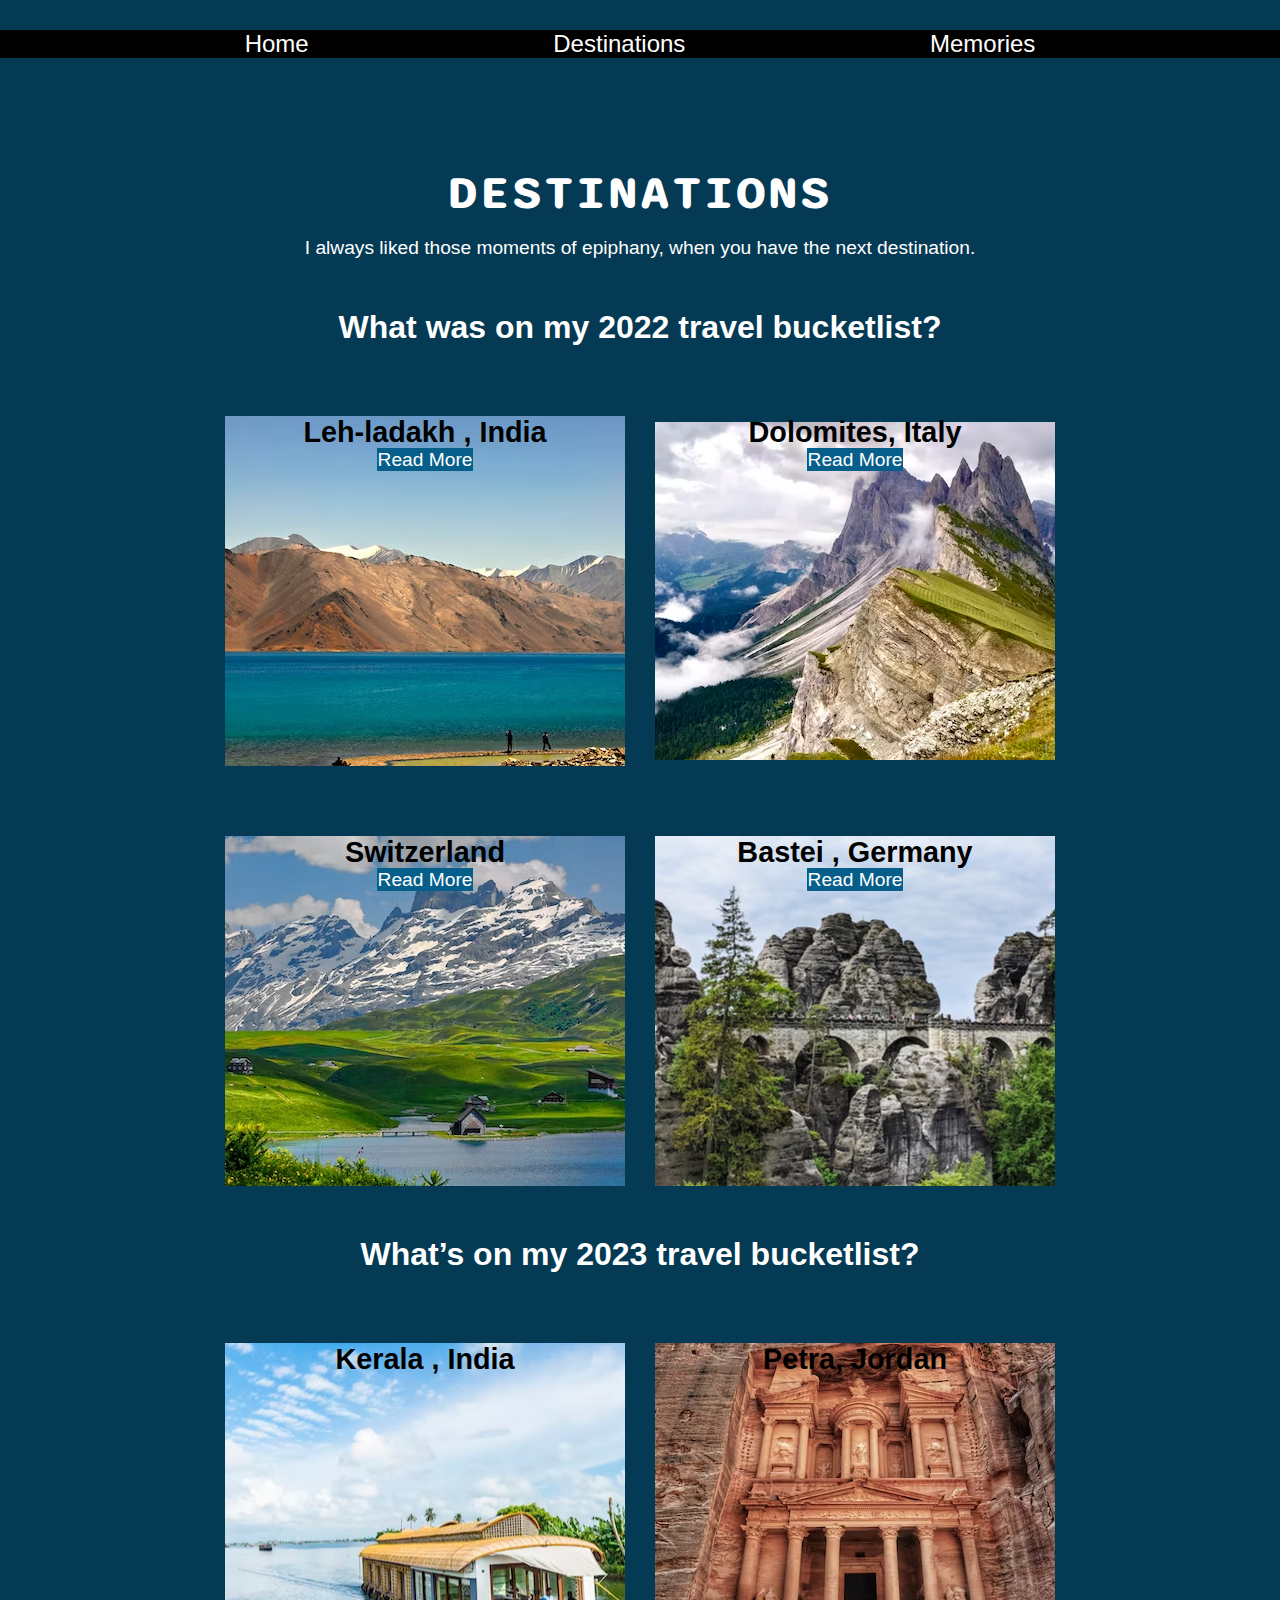
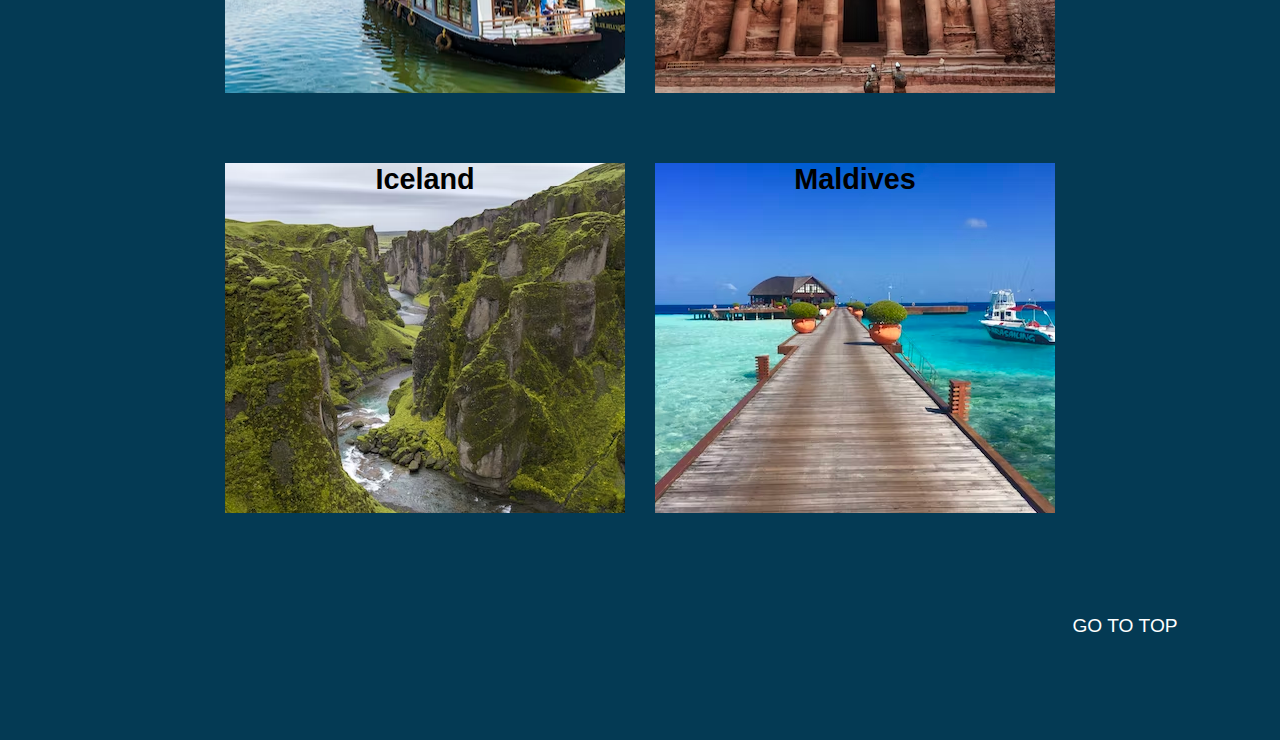
==== commit 14992525: "add photo to swiss" ====
--- a/destinations.html
+++ b/destinations.html
@@ -32,7 +32,7 @@
               <a href="leh-ladakh.html">Read More</a>
             </div>
             <div class="completed-child italy">
-              <h3>Dolomeits, Italy</h3>
+              <h3>Dolomites, Italy</h3>
               <a href="dolomeits.html">Read More</a>
             </div>
             <div class="completed-child swiss">
--- a/style.css
+++ b/style.css
@@ -392,7 +392,7 @@
     rgba(6, 5, 5, 0.5),
     rgba(48, 45, 45, 0.5)
   ),
-  url("/assets/images/swiss1.img");
+  url("/assets/images/swiss/swiss7.png");
 height: 50%;
 width: 100%;
 background-position: center;
